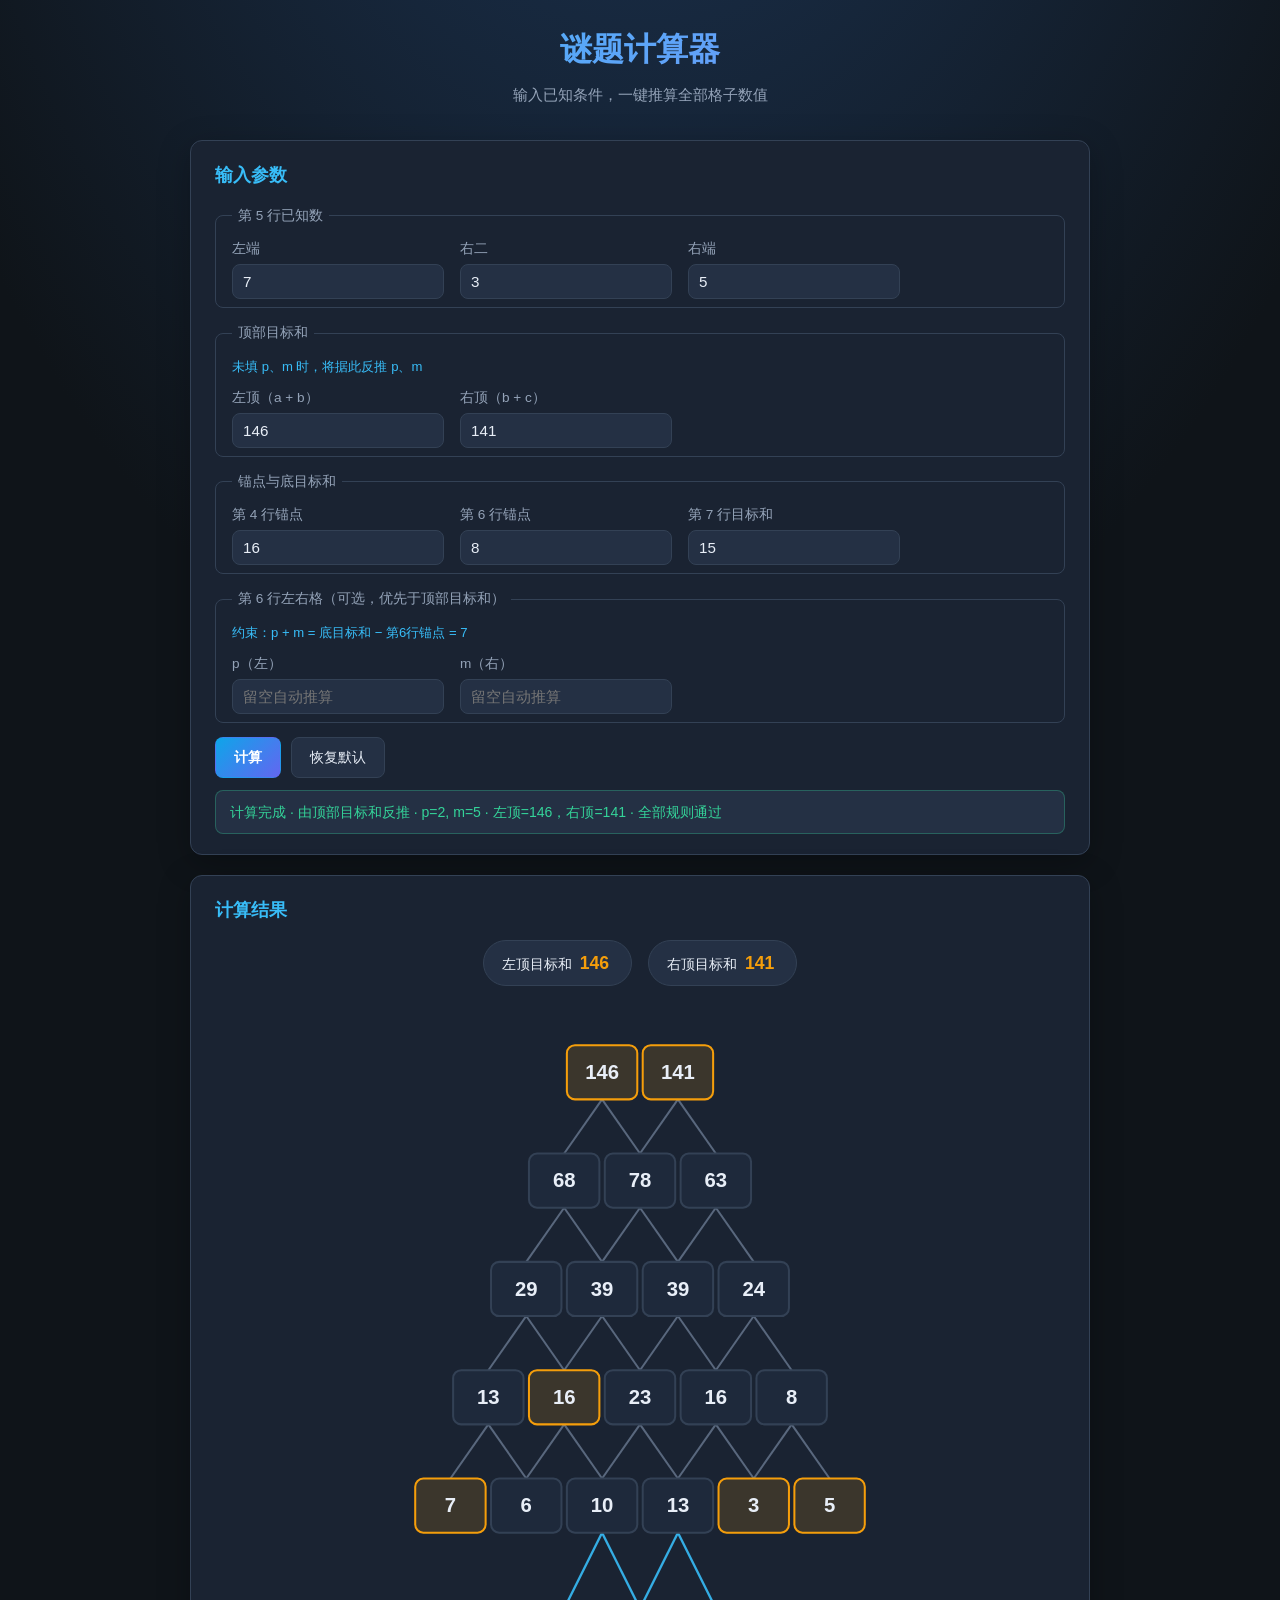
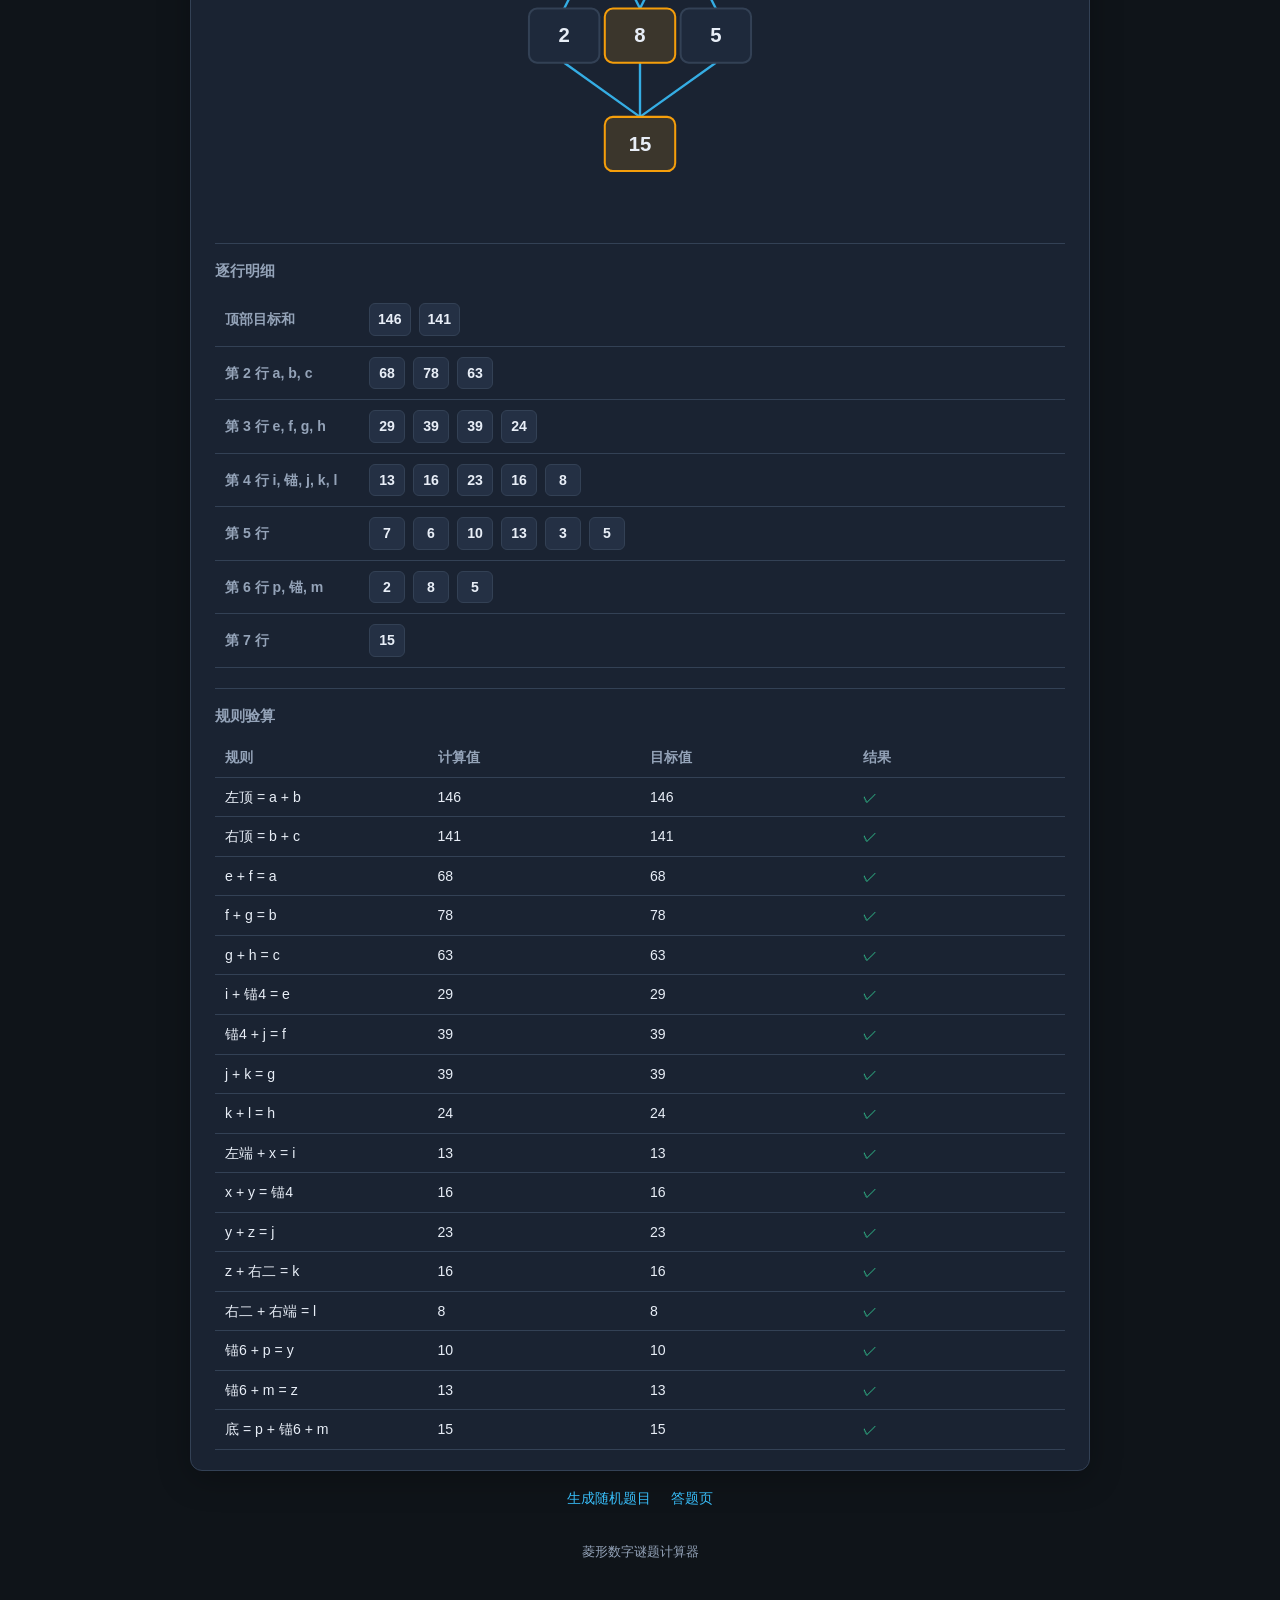
==== calc.html @ ace55fd8 "Initial commit: diamond puzzle generator for GitHub Pages Co-authored-by: Cursor <cursoragent@cursor" ====
<!DOCTYPE html>
<html lang="zh-CN">
<head>
  <meta charset="UTF-8" />
  <meta name="viewport" content="width=device-width, initial-scale=1.0" />
  <title>菱形数字谜题 — 计算器</title>
  <link rel="stylesheet" href="styles.css" />
</head>
<body>
  <div class="app">
    <header class="header">
      <h1>谜题计算器</h1>
      <p class="subtitle">输入已知条件，一键推算全部格子数值</p>
    </header>

    <main class="main calc-layout">
      <section class="panel controls-panel">
        <h2>输入参数</h2>
        <form id="calc-form" class="config-form">
          <fieldset class="fieldset">
            <legend>第 5 行已知数</legend>
            <div class="field-row">
              <label>左端 <input type="number" name="edgeLeft" value="7" step="1" /></label>
              <label>右二 <input type="number" name="penult" value="3" step="1" /></label>
              <label>右端 <input type="number" name="edgeRight" value="5" step="1" /></label>
            </div>
          </fieldset>

          <fieldset class="fieldset">
            <legend>顶部目标和</legend>
            <p class="hint">未填 p、m 时，将据此反推 p、m</p>
            <div class="field-row">
              <label>左顶（a + b） <input type="number" name="leftTop" value="146" step="1" /></label>
              <label>右顶（b + c） <input type="number" name="rightTop" value="141" step="1" /></label>
            </div>
          </fieldset>

          <fieldset class="fieldset">
            <legend>锚点与底目标和</legend>
            <div class="field-row">
              <label>第 4 行锚点 <input type="number" name="anchor4" value="16" step="1" /></label>
              <label>第 6 行锚点 <input type="number" name="anchor6" value="8" step="1" /></label>
              <label>第 7 行目标和 <input type="number" name="bottom" value="15" step="1" /></label>
            </div>
          </fieldset>

          <fieldset class="fieldset">
            <legend>第 6 行左右格（可选，优先于顶部目标和）</legend>
            <p class="hint" id="pm-hint">约束：p + m = 底目标和 − 第6行锚点 = 7</p>
            <div class="field-row">
              <label>p（左） <input type="number" name="p" placeholder="留空自动推算" step="1" /></label>
              <label>m（右） <input type="number" name="m" placeholder="留空自动推算" step="1" /></label>
            </div>
          </fieldset>

          <div class="actions">
            <button type="submit" class="btn primary">计算</button>
            <button type="button" id="reset-defaults" class="btn">恢复默认</button>
          </div>
        </form>
        <div id="calc-status" class="status" role="status"></div>
      </section>

      <section class="panel puzzle-panel calc-result-panel" id="result-panel" hidden>
        <h2>计算结果</h2>
        <div id="targets" class="targets"></div>
        <div id="puzzle-board" class="puzzle-board"></div>

        <div class="calc-table-wrap">
          <h3>逐行明细</h3>
          <table class="calc-table" id="detail-table"></table>
        </div>

        <div class="calc-table-wrap">
          <h3>规则验算</h3>
          <table class="calc-table verify-table" id="verify-table"></table>
        </div>
      </section>
    </main>

    <nav class="nav-links">
      <a href="index.html">生成随机题目</a>
      <a href="play.html">答题页</a>
    </nav>

    <footer class="footer">
      <p>菱形数字谜题计算器</p>
    </footer>
  </div>

  <script type="module" src="calc.js"></script>
</body>
</html>
---- styles.css ----
:root {
  --bg: #0f1419;
  --surface: #1a2332;
  --surface-2: #243044;
  --border: #334155;
  --text: #e8eef7;
  --muted: #94a3b8;
  --accent: #38bdf8;
  --accent-2: #818cf8;
  --given: #f59e0b;
  --blank: #1e293b;
  --ok: #34d399;
  --error: #f87171;
  --radius: 12px;
  --font: "Segoe UI", "PingFang SC", "Microsoft YaHei", sans-serif;
}

* {
  box-sizing: border-box;
}

body {
  margin: 0;
  min-height: 100vh;
  font-family: var(--font);
  background: radial-gradient(ellipse 120% 80% at 50% -20%, #1e3a5f 0%, var(--bg) 55%);
  color: var(--text);
  line-height: 1.6;
}

.app {
  max-width: 1100px;
  margin: 0 auto;
  padding: 24px 20px 48px;
}

.header {
  text-align: center;
  margin-bottom: 32px;
}

.header h1 {
  margin: 0;
  font-size: 2rem;
  font-weight: 700;
  background: linear-gradient(135deg, var(--accent), var(--accent-2));
  -webkit-background-clip: text;
  -webkit-text-fill-color: transparent;
  background-clip: text;
}

.subtitle {
  margin: 8px 0 0;
  color: var(--muted);
  font-size: 0.95rem;
}

.main {
  display: flex;
  flex-direction: column;
  gap: 20px;
}

.panel {
  background: var(--surface);
  border: 1px solid var(--border);
  border-radius: var(--radius);
  padding: 20px 24px;
  box-shadow: 0 8px 32px rgba(0, 0, 0, 0.25);
}

.panel h2 {
  margin: 0 0 16px;
  font-size: 1.1rem;
  color: var(--accent);
}

.rules-grid {
  display: grid;
  grid-template-columns: repeat(auto-fill, minmax(280px, 1fr));
  gap: 12px;
}

.rule-card {
  background: var(--surface-2);
  border-radius: 8px;
  padding: 14px 16px;
  border: 1px solid var(--border);
}

.rule-card h3 {
  margin: 0 0 6px;
  font-size: 0.9rem;
  color: var(--given);
}

.rule-card p {
  margin: 0;
  font-size: 0.85rem;
  color: var(--muted);
}

.rule-card code {
  background: #0f172a;
  padding: 1px 5px;
  border-radius: 4px;
  font-size: 0.8rem;
  color: var(--accent);
}

.config-form {
  display: flex;
  flex-direction: column;
  gap: 14px;
}

.field-row {
  display: flex;
  flex-wrap: wrap;
  gap: 16px;
  align-items: center;
}

.field-row label {
  display: flex;
  flex-direction: column;
  gap: 4px;
  font-size: 0.85rem;
  color: var(--muted);
}

.field-row input,
.field-row select {
  padding: 8px 10px;
  border-radius: 8px;
  border: 1px solid var(--border);
  background: var(--surface-2);
  color: var(--text);
  font-size: 0.95rem;
  min-width: 100px;
}

.checkbox-label {
  flex-direction: row !important;
  align-items: center;
  gap: 8px !important;
}

.actions {
  display: flex;
  flex-wrap: wrap;
  gap: 10px;
}

.btn {
  padding: 10px 18px;
  border-radius: 8px;
  border: 1px solid var(--border);
  background: var(--surface-2);
  color: var(--text);
  font-size: 0.9rem;
  cursor: pointer;
  transition: background 0.15s, transform 0.1s;
}

.btn:hover {
  background: #2d3f56;
}

.btn:active {
  transform: scale(0.98);
}

.btn.primary {
  background: linear-gradient(135deg, #0ea5e9, #6366f1);
  border-color: transparent;
  color: #fff;
  font-weight: 600;
}

.status {
  margin-top: 12px;
  padding: 10px 14px;
  border-radius: 8px;
  font-size: 0.88rem;
  background: var(--surface-2);
  color: var(--muted);
}

.status.ok {
  color: var(--ok);
  border: 1px solid rgba(52, 211, 153, 0.3);
}

.status.error {
  color: var(--error);
  border: 1px solid rgba(248, 113, 113, 0.3);
}

.targets {
  display: flex;
  justify-content: center;
  gap: 16px;
  flex-wrap: wrap;
  margin-bottom: 16px;
}

.target-chip {
  background: var(--surface-2);
  border: 1px solid var(--border);
  border-radius: 999px;
  padding: 8px 18px;
  font-size: 0.9rem;
}

.target-chip strong {
  color: var(--given);
  font-size: 1.1rem;
  margin: 0 4px;
}

.target-chip span {
  color: var(--muted);
  font-size: 0.8rem;
}

.puzzle-board {
  display: flex;
  justify-content: center;
  overflow-x: auto;
  padding: 8px 0 16px;
}

.puzzle-svg {
  width: 100%;
  max-width: 520px;
  height: auto;
}

.link {
  stroke: #64748b;
  stroke-width: 1.5;
  opacity: 0.85;
}

.link.bridge {
  stroke: #38bdf8;
  stroke-width: 1.75;
  opacity: 0.9;
  stroke-dasharray: none;
}

.cell {
  fill: var(--blank);
  stroke: var(--border);
  stroke-width: 1.5;
}

.cell.given {
  fill: rgba(245, 158, 11, 0.15);
  stroke: var(--given);
}

.cell.blank.filled {
  fill: rgba(56, 189, 248, 0.12);
  stroke: var(--accent);
}

.cell-text {
  fill: var(--text);
  font-size: 15px;
  font-weight: 600;
  font-family: var(--font);
}

.solution-table {
  margin-top: 20px;
  padding-top: 16px;
  border-top: 1px solid var(--border);
}

.solution-table h3 {
  margin: 0 0 12px;
  font-size: 0.95rem;
  color: var(--muted);
}

.solution-table table {
  width: 100%;
  border-collapse: collapse;
  font-size: 0.88rem;
}

.solution-table th {
  text-align: left;
  padding: 8px 12px 8px 0;
  color: var(--muted);
  white-space: nowrap;
  vertical-align: top;
  width: 120px;
}

.solution-table td {
  padding: 8px 0;
}

.val-row {
  display: flex;
  flex-wrap: wrap;
  gap: 8px;
}

.val {
  display: inline-flex;
  flex-direction: column;
  align-items: center;
  min-width: 44px;
  padding: 6px 10px;
  border-radius: 6px;
  background: var(--surface-2);
  border: 1px solid var(--border);
  font-weight: 600;
}

.val small {
  font-size: 0.65rem;
  font-weight: 400;
  color: var(--muted);
  margin-top: 2px;
}

.val.known {
  border-color: rgba(245, 158, 11, 0.4);
}

.val.unknown {
  border-color: rgba(56, 189, 248, 0.35);
}

.meta {
  margin: 12px 0 0;
  font-size: 0.82rem;
  color: var(--muted);
}

.play-actions {
  display: flex;
  flex-wrap: wrap;
  gap: 10px;
  justify-content: center;
  margin-top: 8px;
}

.btn-link {
  display: inline-flex;
  align-items: center;
  text-decoration: none;
}

.cell.input-cell {
  fill: rgba(56, 189, 248, 0.08);
  stroke: var(--accent);
}

.cell-input {
  width: 100%;
  height: 100%;
  border: none;
  background: transparent;
  color: var(--text);
  font-size: 15px;
  font-weight: 600;
  text-align: center;
  font-family: var(--font);
  outline: none;
  padding: 0;
  -moz-appearance: textfield;
}

.cell-input::-webkit-outer-spin-button,
.cell-input::-webkit-inner-spin-button {
  -webkit-appearance: none;
  margin: 0;
}

.cell-input::placeholder {
  color: #64748b;
  font-weight: 400;
}

.cell-input.correct {
  color: var(--ok);
}

.cell-input.wrong {
  color: var(--error);
}

.input-node:has(.cell-input.correct) .input-cell {
  stroke: var(--ok);
  fill: rgba(52, 211, 153, 0.12);
}

.input-node:has(.cell-input.wrong) .input-cell {
  stroke: var(--error);
  fill: rgba(248, 113, 113, 0.12);
}

.rules-panel {
  display: none;
}

.calc-layout {
  max-width: 900px;
  margin: 0 auto;
}

.fieldset {
  border: 1px solid var(--border);
  border-radius: 8px;
  padding: 12px 16px 8px;
  margin: 0;
}

.fieldset legend {
  padding: 0 6px;
  font-size: 0.85rem;
  color: var(--muted);
}

.hint {
  margin: 0 0 10px;
  font-size: 0.82rem;
  color: var(--accent);
}

.calc-result-panel {
  margin-top: 0;
}

.calc-table-wrap {
  margin-top: 20px;
  padding-top: 16px;
  border-top: 1px solid var(--border);
}

.calc-table-wrap h3 {
  margin: 0 0 10px;
  font-size: 0.92rem;
  color: var(--muted);
}

.calc-table {
  width: 100%;
  border-collapse: collapse;
  font-size: 0.88rem;
}

.calc-table th,
.calc-table td {
  padding: 8px 10px;
  border-bottom: 1px solid var(--border);
  text-align: left;
}

.calc-table th {
  color: var(--muted);
  white-space: nowrap;
  width: 140px;
}

.calc-val {
  display: inline-block;
  min-width: 36px;
  margin: 2px 4px;
  padding: 4px 8px;
  border-radius: 6px;
  background: var(--surface-2);
  border: 1px solid var(--border);
  font-weight: 600;
  text-align: center;
}

.verify-table .row-ok td:last-child {
  color: var(--ok);
}

.verify-table .row-fail td:last-child {
  color: var(--error);
}

.nav-links {
  display: flex;
  justify-content: center;
  gap: 20px;
  margin-top: 16px;
}

.nav-links a {
  color: var(--accent);
  text-decoration: none;
  font-size: 0.9rem;
}

.nav-links a:hover {
  text-decoration: underline;
}

.footer-link {
  color: var(--accent);
  text-decoration: none;
}

.footer-link:hover {
  text-decoration: underline;
}

.footer {
  text-align: center;
  margin-top: 32px;
  font-size: 0.8rem;
  color: var(--muted);
}

@media (max-width: 600px) {
  .header h1 {
    font-size: 1.5rem;
  }

  .field-row label {
    width: 100%;
  }
}
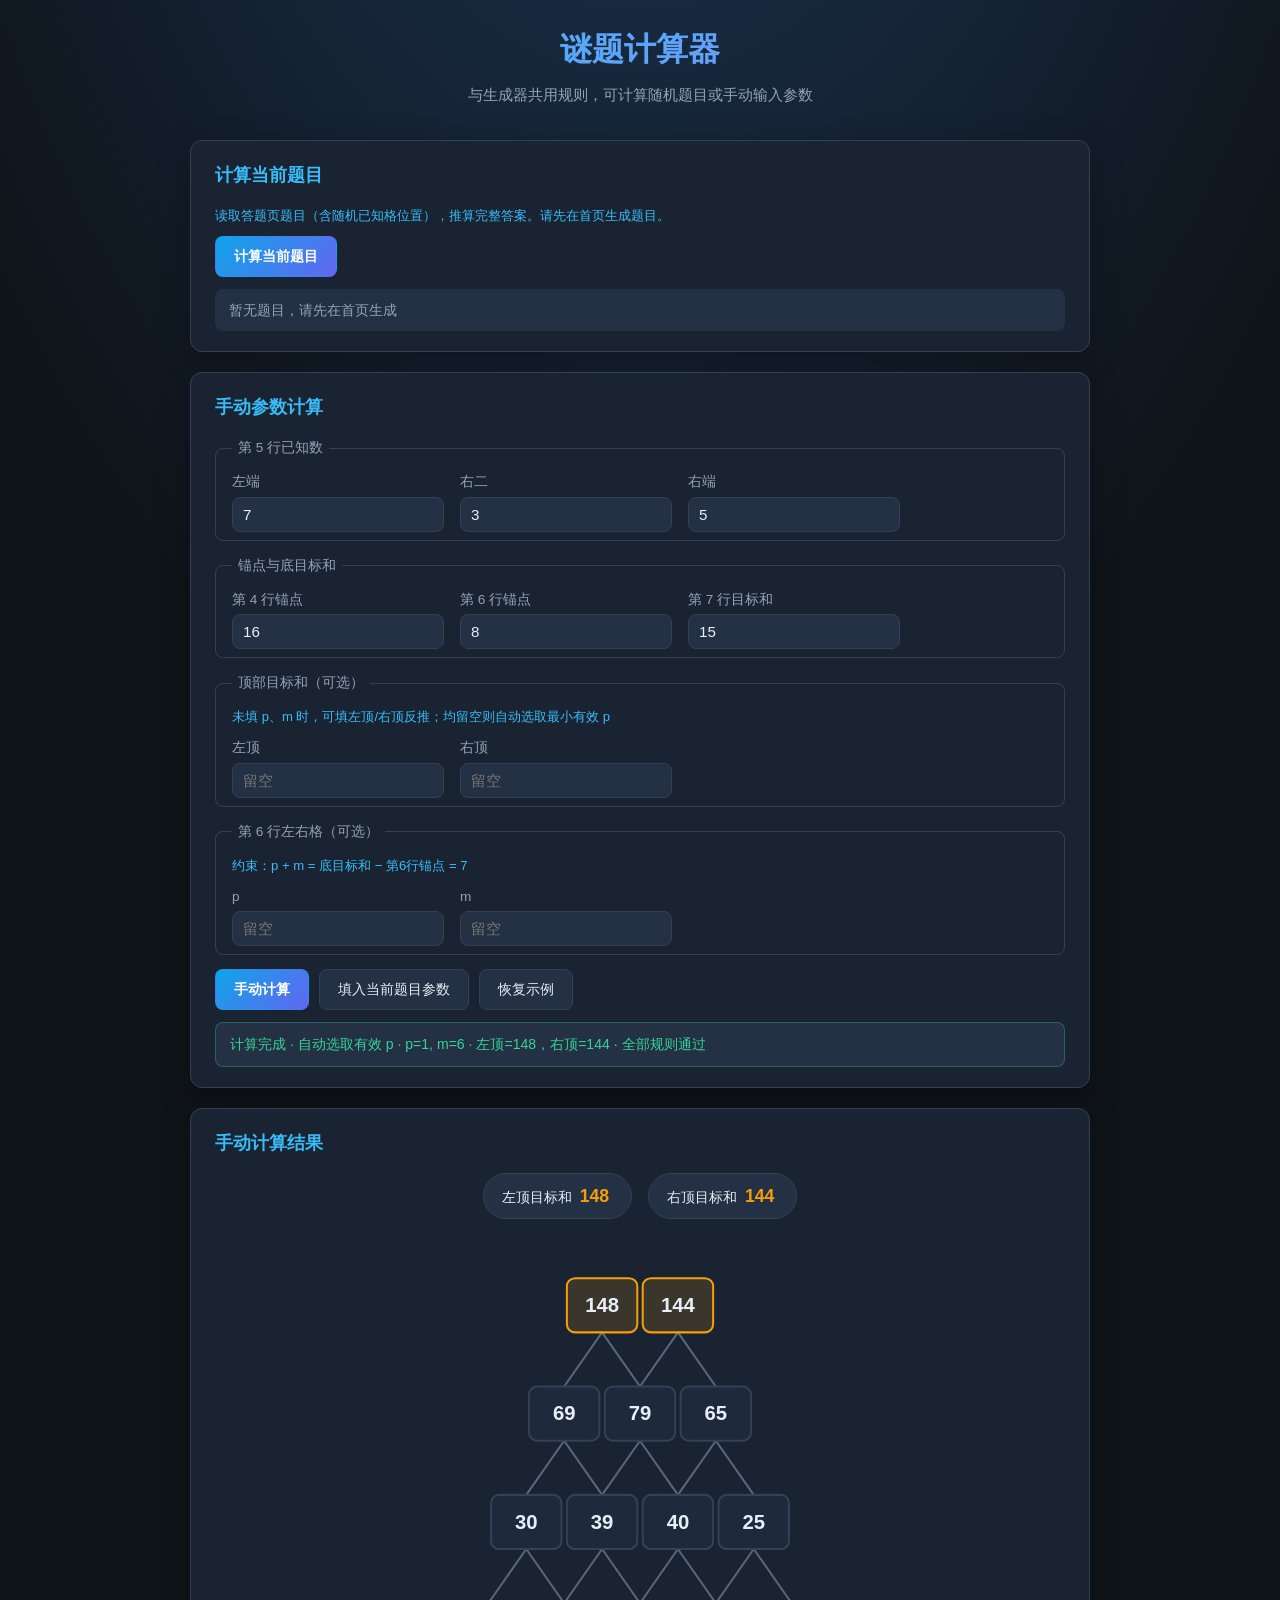
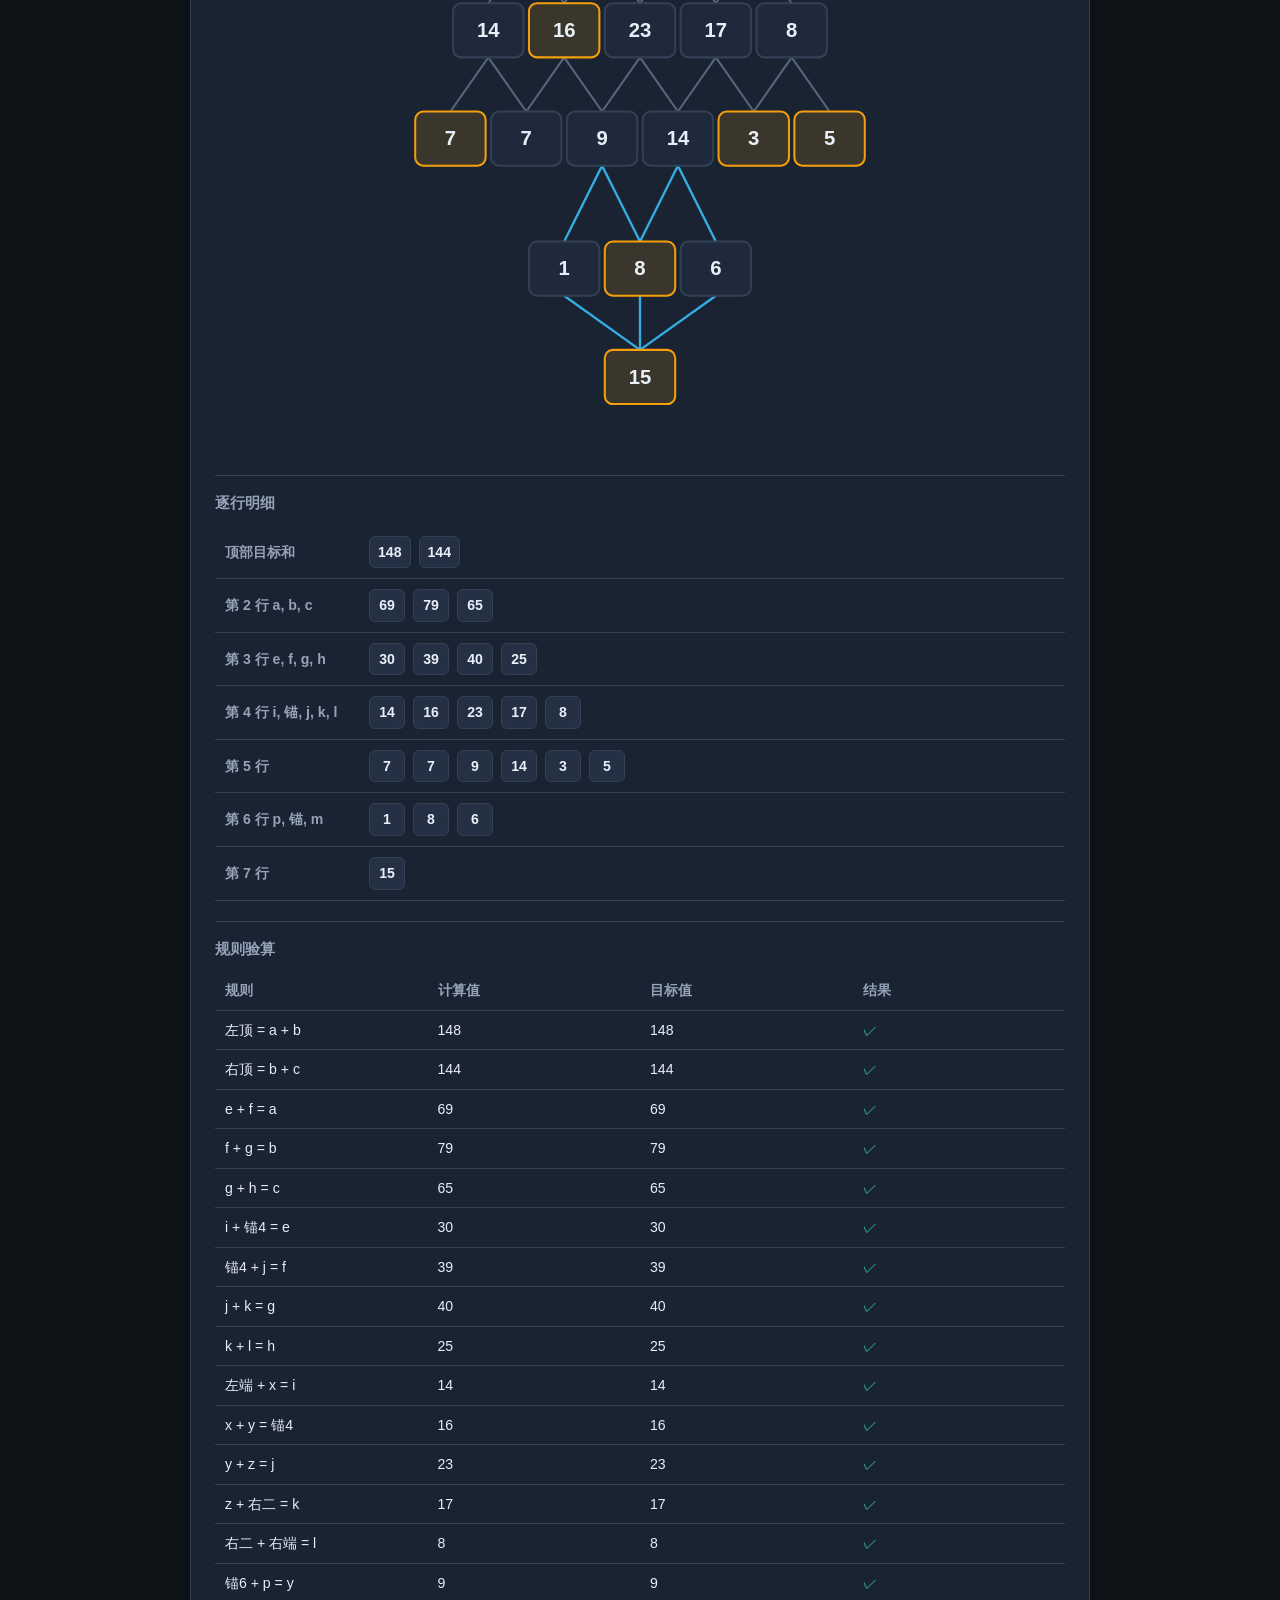
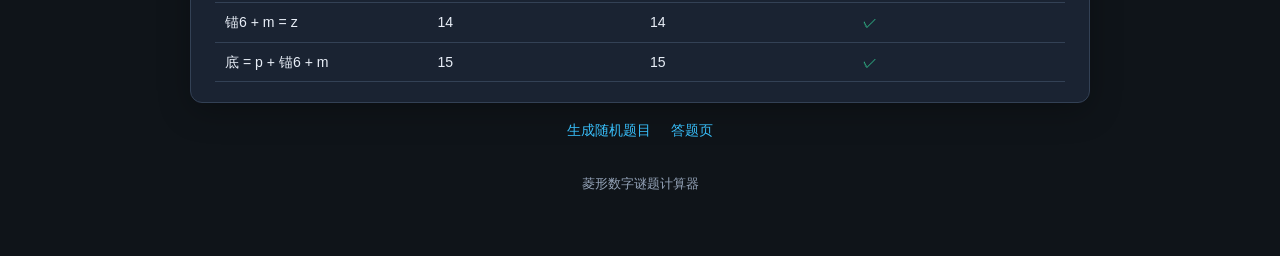
==== commit ada55e6a: "第二代" ====
--- a/calc.html
+++ b/calc.html
@@ -10,67 +10,92 @@
   <div class="app">
     <header class="header">
       <h1>谜题计算器</h1>
-      <p class="subtitle">输入已知条件，一键推算全部格子数值</p>
+      <p class="subtitle">与生成器共用规则，可计算随机题目或手动输入参数</p>
     </header>
 
     <main class="main calc-layout">
       <section class="panel controls-panel">
-        <h2>输入参数</h2>
+        <h2>计算当前题目</h2>
+        <p class="hint">读取答题页题目（含随机已知格位置），推算完整答案。请先在首页生成题目。</p>
+        <div class="actions">
+          <button type="button" id="calc-puzzle-btn" class="btn primary">计算当前题目</button>
+        </div>
+        <div id="puzzle-calc-status" class="status" role="status"></div>
+      </section>
+
+      <section class="panel puzzle-panel calc-result-panel" id="puzzle-result-panel" hidden>
+        <h2>题目与解答</h2>
+        <div id="puzzle-targets" class="targets"></div>
+        <h3 class="calc-subtitle">题目已知格</h3>
+        <div id="puzzle-clue-board" class="puzzle-board"></div>
+        <h3 class="calc-subtitle">完整答案</h3>
+        <div id="puzzle-answer-board" class="puzzle-board"></div>
+        <div class="calc-table-wrap">
+          <h3>逐行明细</h3>
+          <table class="calc-table" id="puzzle-detail-table"></table>
+        </div>
+        <div class="calc-table-wrap">
+          <h3>规则验算</h3>
+          <table class="calc-table verify-table" id="puzzle-verify-table"></table>
+        </div>
+      </section>
+
+      <section class="panel controls-panel">
+        <h2>手动参数计算</h2>
         <form id="calc-form" class="config-form">
           <fieldset class="fieldset">
             <legend>第 5 行已知数</legend>
             <div class="field-row">
-              <label>左端 <input type="number" name="edgeLeft" value="7" step="1" /></label>
-              <label>右二 <input type="number" name="penult" value="3" step="1" /></label>
-              <label>右端 <input type="number" name="edgeRight" value="5" step="1" /></label>
-            </div>
-          </fieldset>
-
-          <fieldset class="fieldset">
-            <legend>顶部目标和</legend>
-            <p class="hint">未填 p、m 时，将据此反推 p、m</p>
-            <div class="field-row">
-              <label>左顶（a + b） <input type="number" name="leftTop" value="146" step="1" /></label>
-              <label>右顶（b + c） <input type="number" name="rightTop" value="141" step="1" /></label>
+              <label>左端 <input type="number" name="edgeLeft" value="7" step="1" min="1" required /></label>
+              <label>右二 <input type="number" name="penult" value="3" step="1" min="1" required /></label>
+              <label>右端 <input type="number" name="edgeRight" value="5" step="1" min="1" required /></label>
             </div>
           </fieldset>
 
           <fieldset class="fieldset">
             <legend>锚点与底目标和</legend>
             <div class="field-row">
-              <label>第 4 行锚点 <input type="number" name="anchor4" value="16" step="1" /></label>
-              <label>第 6 行锚点 <input type="number" name="anchor6" value="8" step="1" /></label>
-              <label>第 7 行目标和 <input type="number" name="bottom" value="15" step="1" /></label>
+              <label>第 4 行锚点 <input type="number" name="anchor4" value="16" step="1" min="1" required /></label>
+              <label>第 6 行锚点 <input type="number" name="anchor6" value="8" step="1" min="1" required /></label>
+              <label>第 7 行目标和 <input type="number" name="bottom" value="15" step="1" min="1" required /></label>
             </div>
           </fieldset>
 
           <fieldset class="fieldset">
-            <legend>第 6 行左右格（可选，优先于顶部目标和）</legend>
+            <legend>顶部目标和（可选）</legend>
+            <p class="hint">未填 p、m 时，可填左顶/右顶反推；均留空则自动选取最小有效 p</p>
+            <div class="field-row">
+              <label>左顶 <input type="number" name="leftTop" placeholder="留空" step="1" /></label>
+              <label>右顶 <input type="number" name="rightTop" placeholder="留空" step="1" /></label>
+            </div>
+          </fieldset>
+
+          <fieldset class="fieldset">
+            <legend>第 6 行左右格（可选）</legend>
             <p class="hint" id="pm-hint">约束：p + m = 底目标和 − 第6行锚点 = 7</p>
             <div class="field-row">
-              <label>p（左） <input type="number" name="p" placeholder="留空自动推算" step="1" /></label>
-              <label>m（右） <input type="number" name="m" placeholder="留空自动推算" step="1" /></label>
+              <label>p <input type="number" name="p" placeholder="留空" step="1" /></label>
+              <label>m <input type="number" name="m" placeholder="留空" step="1" /></label>
             </div>
           </fieldset>
 
           <div class="actions">
-            <button type="submit" class="btn primary">计算</button>
-            <button type="button" id="reset-defaults" class="btn">恢复默认</button>
+            <button type="submit" class="btn primary">手动计算</button>
+            <button type="button" id="load-current" class="btn">填入当前题目参数</button>
+            <button type="button" id="reset-defaults" class="btn">恢复示例</button>
           </div>
         </form>
         <div id="calc-status" class="status" role="status"></div>
       </section>
 
       <section class="panel puzzle-panel calc-result-panel" id="result-panel" hidden>
-        <h2>计算结果</h2>
+        <h2>手动计算结果</h2>
         <div id="targets" class="targets"></div>
         <div id="puzzle-board" class="puzzle-board"></div>
-
         <div class="calc-table-wrap">
           <h3>逐行明细</h3>
           <table class="calc-table" id="detail-table"></table>
         </div>
-
         <div class="calc-table-wrap">
           <h3>规则验算</h3>
           <table class="calc-table verify-table" id="verify-table"></table>
--- a/styles.css
+++ b/styles.css
@@ -415,6 +415,24 @@
   margin: 0 auto;
 }
 
+.calc-subtitle {
+  margin: 20px 0 8px;
+  font-size: 0.95rem;
+  font-weight: 600;
+  color: var(--muted);
+}
+
+.cell-text.muted {
+  fill: var(--muted);
+  font-size: 1.1rem;
+}
+
+.cell.clue-empty {
+  stroke: var(--border);
+  stroke-width: 1;
+  stroke-dasharray: 4 3;
+}
+
 .fieldset {
   border: 1px solid var(--border);
   border-radius: 8px;
